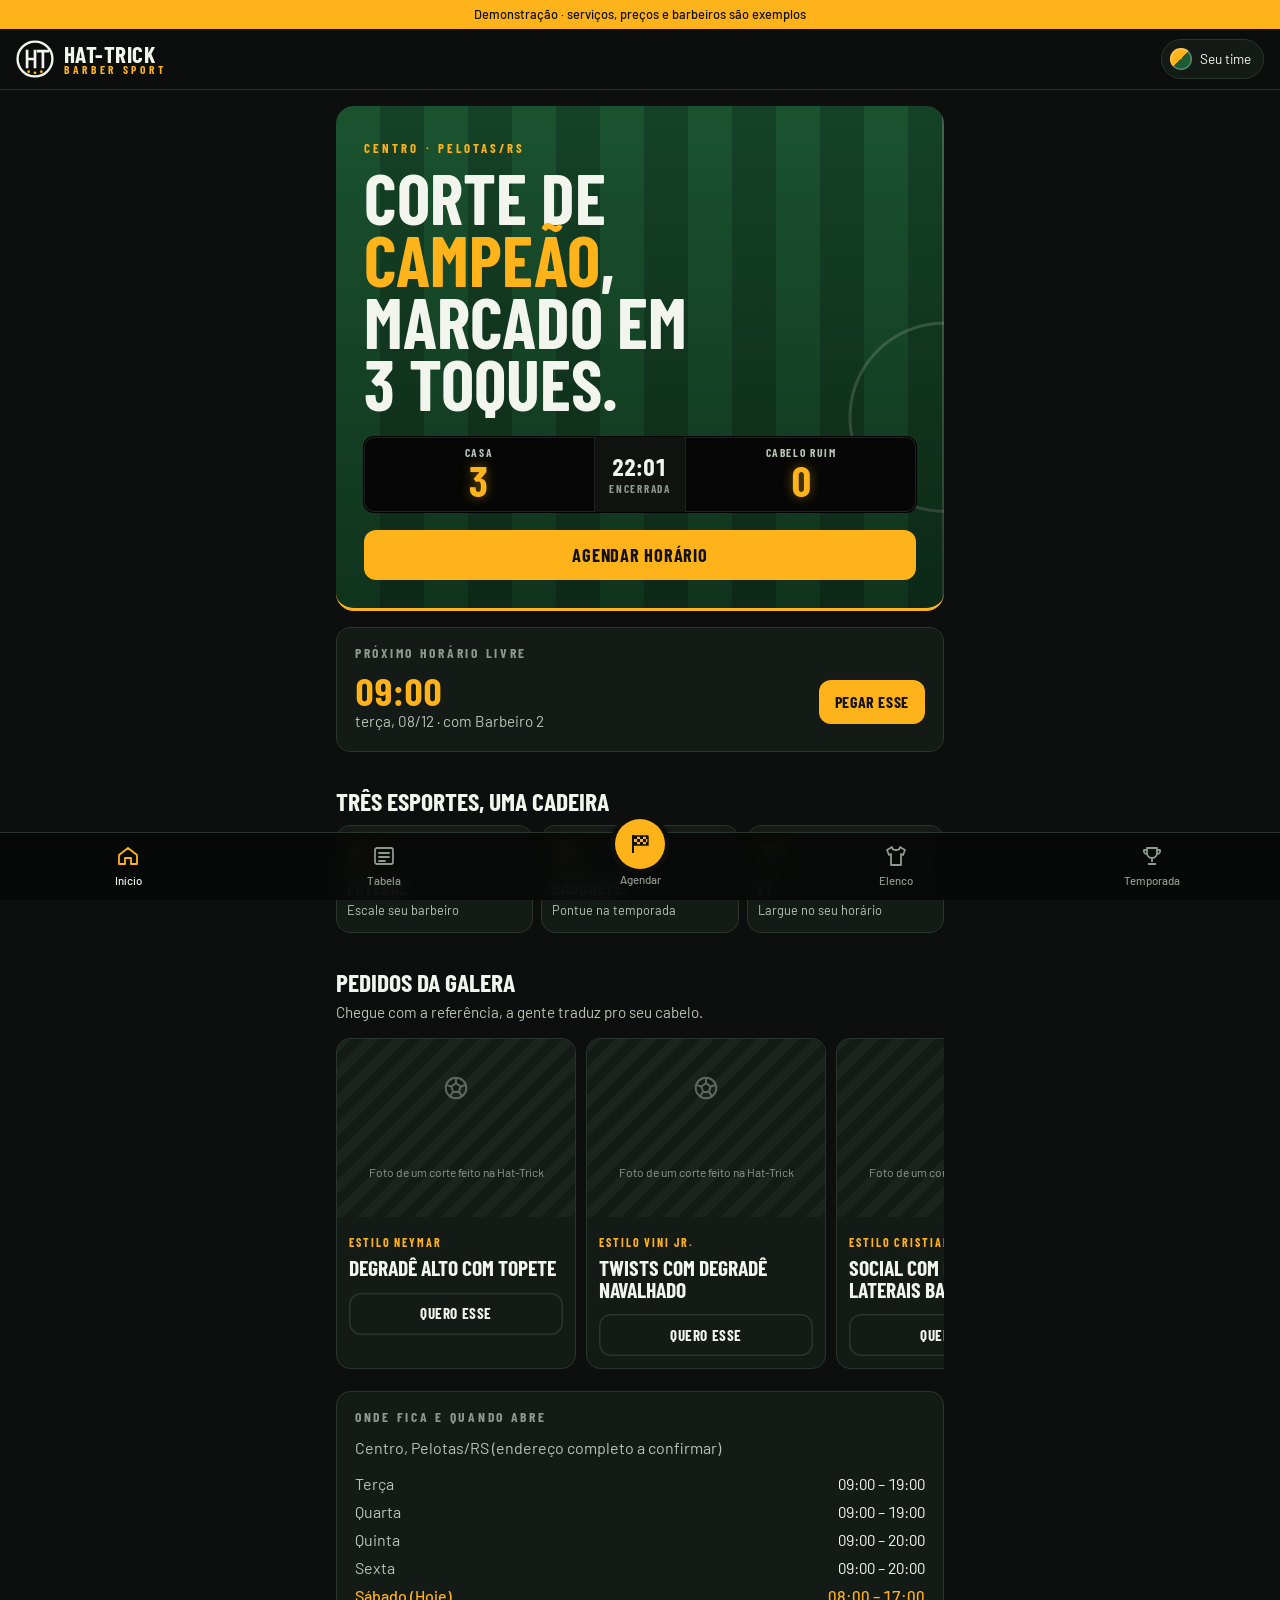
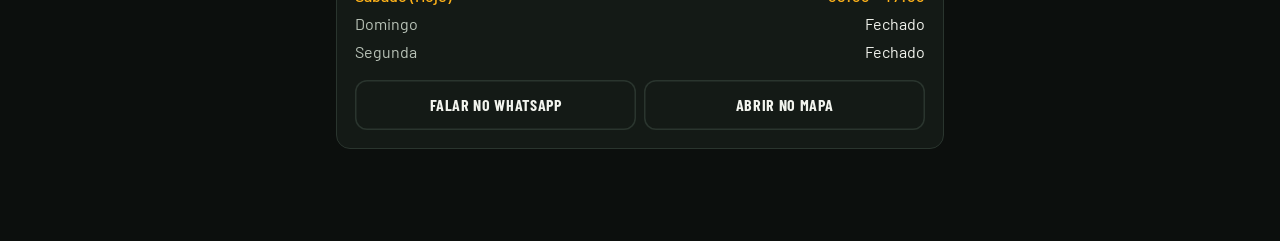
==== index.html @ 02b33cc8 "App demo Hat-Trick Barber Sport (PWA com temas futebol, NBA e F1)" ====
<!doctype html>
<html lang="pt-BR">
<head>
  <meta charset="utf-8">
  <meta name="viewport" content="width=device-width, initial-scale=1, viewport-fit=cover">
  <title>Hat-Trick Barber Sport · Pelotas</title>
  <meta name="description" content="App da Hat-Trick Barber Sport, no Centro de Pelotas: agende seu corte, veja o elenco e acompanhe sua temporada.">
  <meta name="theme-color" content="#0c0f0d">
  <link rel="manifest" href="manifest.webmanifest">
  <link rel="icon" href="img/icone.svg" type="image/svg+xml">
  <link rel="apple-touch-icon" href="img/icone-192.png">
  <meta name="apple-mobile-web-app-capable" content="yes">
  <meta name="apple-mobile-web-app-status-bar-style" content="black-translucent">
  <link rel="stylesheet" href="css/app.css?v=1">
</head>
<body>
  <a class="pular" href="#conteudo">Pular para o conteúdo</a>
  <p class="aviso">Demonstração · serviços, preços e barbeiros são exemplos</p>

  <header class="topo">
    <a class="marca" href="#inicio" aria-label="Hat-Trick Barber Sport, início">
      <svg class="marca-icone" viewBox="0 0 48 48" aria-hidden="true"><use href="#i-marca"/></svg>
      <span class="marca-texto"><strong>HAT-TRICK</strong><small>BARBER SPORT</small></span>
    </a>
    <button class="botao-time" type="button" id="abrir-times" aria-haspopup="dialog">
      <span class="time-amostra" aria-hidden="true"></span>
      <span class="time-nome">Seu time</span>
    </button>
  </header>

  <main id="conteudo" tabindex="-1">

    <!-- ===================== INÍCIO ===================== -->
    <section class="tela" id="tela-inicio" data-tela="inicio" aria-labelledby="t-inicio">
      <div class="placar-hero">
        <p class="rotulo">Centro · Pelotas/RS</p>
        <h1 id="t-inicio">Corte de <span class="destaque">campeão</span>, marcado em 3 toques.</h1>
        <div class="placar" role="group" aria-label="Placar da casa">
          <div class="placar-lado"><span>CASA</span><b>3</b></div>
          <div class="placar-meio"><span class="placar-tempo" id="relogio">--:--</span><span class="placar-status" id="status-loja">—</span></div>
          <div class="placar-lado"><span>CABELO RUIM</span><b>0</b></div>
        </div>
        <a class="botao botao-cheio" href="#agendar">Agendar horário</a>
      </div>

      <article class="cartao proximo" aria-labelledby="t-proximo">
        <h2 id="t-proximo" class="cartao-titulo">Próximo horário livre</h2>
        <div id="proximo-livre" class="proximo-corpo" aria-live="polite"></div>
      </article>

      <h2 class="secao-titulo">Três esportes, uma cadeira</h2>
      <ul class="trio">
        <li class="trio-item" data-esporte="futebol"><svg aria-hidden="true"><use href="#i-futebol"/></svg><b>Futebol</b><span>Escale seu barbeiro</span></li>
        <li class="trio-item" data-esporte="nba"><svg aria-hidden="true"><use href="#i-nba"/></svg><b>Basquete</b><span>Pontue na temporada</span></li>
        <li class="trio-item" data-esporte="f1"><svg aria-hidden="true"><use href="#i-f1"/></svg><b>F1</b><span>Largue no seu horário</span></li>
      </ul>

      <h2 class="secao-titulo">Pedidos da galera</h2>
      <p class="secao-sub">Chegue com a referência, a gente traduz pro seu cabelo.</p>
      <ul class="inspiracoes" id="inspiracoes"></ul>

      <article class="cartao local" aria-labelledby="t-local">
        <h2 id="t-local" class="cartao-titulo">Onde fica e quando abre</h2>
        <p id="endereco"></p>
        <dl class="horarios" id="horarios"></dl>
        <div class="acoes">
          <a class="botao botao-linha" id="link-whats" target="_blank" rel="noopener">Falar no WhatsApp</a>
          <a class="botao botao-linha" id="link-mapa" target="_blank" rel="noopener">Abrir no mapa</a>
        </div>
      </article>
    </section>

    <!-- ===================== SERVIÇOS ===================== -->
    <section class="tela" id="tela-servicos" data-tela="servicos" aria-labelledby="t-servicos" hidden>
      <h1 id="t-servicos" class="tela-titulo">Tabela</h1>
      <p class="secao-sub">Preços de exemplo, a confirmar com a barbearia.</p>
      <ol class="tabela" id="tabela-servicos"></ol>
      <p class="nota">Pagamento: <span id="pagamentos"></span></p>
    </section>

    <!-- ===================== AGENDAR (F1) ===================== -->
    <section class="tela" id="tela-agendar" data-tela="agendar" aria-labelledby="t-agendar" hidden>
      <h1 id="t-agendar" class="tela-titulo">Grid de largada</h1>
      <ol class="voltas" id="voltas" aria-label="Etapas do agendamento"></ol>
      <div id="etapa" class="etapa" aria-live="polite"></div>
    </section>

    <!-- ===================== ELENCO ===================== -->
    <section class="tela" id="tela-elenco" data-tela="elenco" aria-labelledby="t-elenco" hidden>
      <h1 id="t-elenco" class="tela-titulo">Elenco</h1>
      <p class="secao-sub">Nomes e fotos dos barbeiros entram quando a barbearia mandar.</p>
      <ul class="elenco" id="elenco"></ul>
    </section>

    <!-- ===================== TEMPORADA (NBA) ===================== -->
    <section class="tela" id="tela-temporada" data-tela="temporada" aria-labelledby="t-temporada" hidden>
      <h1 id="t-temporada" class="tela-titulo">Sua temporada</h1>
      <div id="temporada"></div>
      <h2 class="secao-titulo">Próximos jogos</h2>
      <div id="meus-horarios"></div>
      <p class="nota"><a href="privacidade.html">Privacidade e termos</a> · os dados ficam só neste aparelho.</p>
    </section>
  </main>

  <nav class="abas" aria-label="Navegação principal">
    <a href="#inicio" data-aba="inicio"><svg aria-hidden="true"><use href="#i-casa"/></svg><span>Início</span></a>
    <a href="#servicos" data-aba="servicos"><svg aria-hidden="true"><use href="#i-tabela"/></svg><span>Tabela</span></a>
    <a href="#agendar" data-aba="agendar" class="aba-centro"><svg aria-hidden="true"><use href="#i-bandeira"/></svg><span>Agendar</span></a>
    <a href="#elenco" data-aba="elenco"><svg aria-hidden="true"><use href="#i-camisa"/></svg><span>Elenco</span></a>
    <a href="#temporada" data-aba="temporada"><svg aria-hidden="true"><use href="#i-trofeu"/></svg><span>Temporada</span></a>
  </nav>

  <dialog class="folha" id="folha-times" aria-labelledby="t-times">
    <form method="dialog" class="folha-corpo">
      <div class="folha-topo">
        <h2 id="t-times">Escolha seu time</h2>
        <button class="fechar" value="cancelar" aria-label="Fechar"><svg aria-hidden="true"><use href="#i-x"/></svg></button>
      </div>
      <p class="secao-sub">O app ganha as cores dele. Fica salvo só neste aparelho.</p>
      <div id="lista-times"></div>
    </form>
  </dialog>

  <div class="largada" id="largada" aria-hidden="true">
    <div class="luzes"><i></i><i></i><i></i><i></i><i></i></div>
  </div>

  <!-- Ícones -->
  <svg width="0" height="0" style="position:absolute" aria-hidden="true">
    <symbol id="i-marca" viewBox="0 0 48 48">
      <circle cx="24" cy="24" r="22" fill="none" stroke="currentColor" stroke-width="3"/>
      <path d="M14 14v20M14 24h10M24 14v20M28 14h12M34 14v20" stroke="currentColor" stroke-width="3.4" fill="none" stroke-linecap="square"/>
      <circle cx="16" cy="40" r="1.8" fill="var(--acento)"/><circle cx="24" cy="41.5" r="1.8" fill="var(--acento)"/><circle cx="32" cy="40" r="1.8" fill="var(--acento)"/>
    </symbol>
    <symbol id="i-futebol" viewBox="0 0 24 24"><g fill="none" stroke="currentColor" stroke-width="1.8" stroke-linejoin="round"><circle cx="12" cy="12" r="9.5"/><path d="M12 7.5l4.3 3.1-1.6 5h-5.4l-1.6-5z"/><path d="M12 7.5V2.5M16.3 10.6l4.8-1.5M14.7 15.6l3 4M9.3 15.6l-3 4M7.7 10.6 2.9 9.1"/></g></symbol>
    <symbol id="i-nba" viewBox="0 0 24 24"><g fill="none" stroke="currentColor" stroke-width="1.8"><circle cx="12" cy="12" r="9.5"/><path d="M2.5 12h19M12 2.5v19M5.3 5.3c3.2 3.2 3.2 10.2 0 13.4M18.7 5.3c-3.2 3.2-3.2 10.2 0 13.4"/></g></symbol>
    <symbol id="i-f1" viewBox="0 0 24 24"><g fill="currentColor"><path d="M4 3h2v18H4z"/><path d="M6 4h3v3H6zM12 4h3v3h-3zM9 7h3v3H9zM15 7h3v3h-3zM6 10h3v3H6zM12 10h3v3h-3zM18 4h2v3h-2zM18 10h2v3h-2z"/></g><path d="M6 4h14v9H6" fill="none" stroke="currentColor" stroke-width="1.4"/></symbol>
    <symbol id="i-casa" viewBox="0 0 24 24"><path d="M3 11 12 4l9 7v9h-6v-6H9v6H3z" fill="none" stroke="currentColor" stroke-width="1.8" stroke-linejoin="round"/></symbol>
    <symbol id="i-tabela" viewBox="0 0 24 24"><g fill="none" stroke="currentColor" stroke-width="1.8" stroke-linecap="round"><rect x="3" y="4" width="18" height="16" rx="2"/><path d="M7 9h10M7 13h10M7 17h6"/></g></symbol>
    <symbol id="i-bandeira" viewBox="0 0 24 24"><use href="#i-f1"/></symbol>
    <symbol id="i-camisa" viewBox="0 0 24 24"><path d="M8 3 3 6l2 5 2-1v11h10V10l2 1 2-5-5-3c0 2-1.8 3-4 3S8 5 8 3z" fill="none" stroke="currentColor" stroke-width="1.8" stroke-linejoin="round"/></symbol>
    <symbol id="i-trofeu" viewBox="0 0 24 24"><g fill="none" stroke="currentColor" stroke-width="1.8" stroke-linejoin="round"><path d="M7 4h10v5a5 5 0 0 1-10 0z"/><path d="M7 6H4a3 3 0 0 0 3 4M17 6h3a3 3 0 0 1-3 4M12 14v4M8 20h8"/></g></symbol>
    <symbol id="i-x" viewBox="0 0 24 24"><path d="M6 6l12 12M18 6 6 18" stroke="currentColor" stroke-width="2" stroke-linecap="round"/></symbol>
  </svg>

  <script src="js/config.js?v=1"></script>
  <script src="js/agenda.js?v=1"></script>
  <script src="js/app.js?v=1"></script>
</body>
</html>
---- css/app.css ----
@font-face { font-family: "Barlow"; src: url("../fonts/barlow-400-latin.woff2") format("woff2"); font-weight: 400; font-display: swap; unicode-range: U+0000-00FF, U+0131, U+0152-0153, U+02BB-02BC, U+02C6, U+02DA, U+02DC, U+2000-206F, U+20AC, U+2122, U+2191, U+2193, U+2212, U+2215, U+FEFF, U+FFFD; }
@font-face { font-family: "Barlow"; src: url("../fonts/barlow-400-latin-ext.woff2") format("woff2"); font-weight: 400; font-display: swap; unicode-range: U+0100-024F, U+1E00-1EFF, U+20A0-20AB, U+20AD-20CF; }
@font-face { font-family: "Barlow"; src: url("../fonts/barlow-500-latin.woff2") format("woff2"); font-weight: 500; font-display: swap; unicode-range: U+0000-00FF, U+0131, U+0152-0153, U+02BB-02BC, U+02C6, U+02DA, U+02DC, U+2000-206F, U+20AC, U+2122, U+2191, U+2193, U+2212, U+2215, U+FEFF, U+FFFD; }
@font-face { font-family: "Barlow"; src: url("../fonts/barlow-500-latin-ext.woff2") format("woff2"); font-weight: 500; font-display: swap; unicode-range: U+0100-024F, U+1E00-1EFF, U+20A0-20AB, U+20AD-20CF; }
@font-face { font-family: "Barlow Condensed"; src: url("../fonts/barlow-condensed-700-latin.woff2") format("woff2"); font-weight: 700; font-display: swap; unicode-range: U+0000-00FF, U+0131, U+0152-0153, U+02BB-02BC, U+02C6, U+02DA, U+02DC, U+2000-206F, U+20AC, U+2122, U+2191, U+2193, U+2212, U+2215, U+FEFF, U+FFFD; }
@font-face { font-family: "Barlow Condensed"; src: url("../fonts/barlow-condensed-700-latin-ext.woff2") format("woff2"); font-weight: 700; font-display: swap; unicode-range: U+0100-024F, U+1E00-1EFF, U+20A0-20AB, U+20AD-20CF; }

:root {
  --fundo: #0c0f0d;
  --superficie: #141a16;
  --superficie-2: #1b231e;
  --linha: #2a352e;
  --giz: #f2f4ee;
  --giz-2: #b9c3b8;
  --giz-3: #8d998e;
  --gramado: #1d5c34;
  --gramado-2: #17492a;
  --led: #ffb31a;
  --ocupado: #3a443d;
  /* trocados pelo "Seu time" via JS */
  --acento: var(--led);
  --acento-texto: #111;
  --acento-claro: var(--acento); /* versão legível sobre o fundo escuro */
  --acento-2: var(--gramado);

  --display: "Barlow Condensed", "Arial Narrow", sans-serif;
  --texto: "Barlow", system-ui, sans-serif;
  --raio: 14px;
  --abas-altura: 68px;
  --seguro-baixo: env(safe-area-inset-bottom, 0px);
  color-scheme: dark;
}

*, *::before, *::after { box-sizing: border-box; }
* { margin: 0; }
html { -webkit-text-size-adjust: 100%; }
body {
  min-height: 100dvh;
  background: var(--fundo);
  color: var(--giz);
  font: 400 1rem/1.5 var(--texto);
  padding-bottom: calc(var(--abas-altura) + var(--seguro-baixo) + 24px);
  -webkit-tap-highlight-color: transparent;
}
img, svg { display: block; max-width: 100%; }
button, input { font: inherit; color: inherit; }
a { color: inherit; }
ul, ol { list-style: none; padding: 0; }
[tabindex="-1"]:focus { outline: none; }
:focus-visible { outline: 3px solid var(--acento-claro); outline-offset: 2px; border-radius: 6px; }
.sr-only { position: absolute; width: 1px; height: 1px; overflow: hidden; clip: rect(0 0 0 0); white-space: nowrap; }

.pular { position: absolute; left: 16px; top: -60px; z-index: 50; background: var(--acento); color: var(--acento-texto); padding: 10px 14px; border-radius: 8px; font-weight: 500; }
.pular:focus { top: 12px; }
.aviso { background: var(--led); color: #111; text-align: center; font-size: 0.8rem; font-weight: 500; padding: 5px 16px; }

/* ---------- topo ---------- */
.topo {
  position: sticky; top: 0; z-index: 20;
  display: flex; align-items: center; justify-content: space-between; gap: 12px;
  padding: 10px 16px; padding-top: max(10px, env(safe-area-inset-top));
  background: color-mix(in srgb, var(--fundo) 88%, transparent);
  backdrop-filter: blur(10px); -webkit-backdrop-filter: blur(10px);
  border-bottom: 1px solid var(--linha);
}
.marca { display: flex; align-items: center; gap: 10px; text-decoration: none; }
.marca-icone { width: 38px; height: 38px; color: var(--giz); }
.marca-texto { display: flex; flex-direction: column; line-height: 0.9; font-family: var(--display); }
.marca-texto strong { font-size: 1.45rem; letter-spacing: 0.02em; }
.marca-texto small { font-size: 0.72rem; letter-spacing: 0.32em; color: var(--acento-claro); }
.botao-time {
  display: flex; align-items: center; gap: 8px; min-height: 40px; padding: 6px 12px 6px 8px;
  background: var(--superficie); border: 1px solid var(--linha); border-radius: 999px; cursor: pointer;
  font-size: 0.85rem; max-width: 52vw;
}
.botao-time:hover { border-color: var(--giz-3); }
.time-nome { white-space: nowrap; overflow: hidden; text-overflow: ellipsis; }
.time-amostra { width: 22px; height: 22px; border-radius: 50%; flex: none; background: linear-gradient(135deg, var(--acento) 50%, var(--acento-2) 50%); box-shadow: inset 0 0 0 1.5px rgb(255 255 255 / .25); }

/* ---------- telas ---------- */
main { width: min(100%, 640px); margin: 0 auto; padding: 0 16px; outline: none; }
#tela-inicio { padding-top: 0; }
.tela { padding-top: 20px; animation: entra .28s cubic-bezier(.2,.8,.2,1); }
@keyframes entra { from { opacity: 0; transform: translateY(8px); } }
.tela-titulo { font: 700 clamp(2.6rem, 11vw, 3.6rem)/0.9 var(--display); text-transform: uppercase; letter-spacing: -0.005em; }
.secao-titulo { font: 700 1.6rem/1 var(--display); text-transform: uppercase; margin: 36px 0 6px; }
.secao-sub { color: var(--giz-2); font-size: 0.95rem; margin-top: 6px; }
.nota { color: var(--giz-3); font-size: 0.85rem; margin-top: 20px; }
.rotulo { font: 700 0.8rem/1 var(--display); letter-spacing: 0.24em; text-transform: uppercase; color: var(--acento-claro); }

.botao {
  display: inline-flex; align-items: center; justify-content: center; gap: 8px;
  min-height: 50px; padding: 12px 22px; border-radius: 12px; border: 0; cursor: pointer;
  font: 700 1.15rem/1 var(--display); text-transform: uppercase; letter-spacing: 0.04em; text-decoration: none;
  transition: transform .12s ease, background-color .15s ease;
}
.botao:active { transform: scale(.97); }
.botao-cheio { background: var(--acento); color: var(--acento-texto); width: 100%; }
.botao-linha { background: transparent; color: var(--giz); box-shadow: inset 0 0 0 1.5px var(--linha); }
.botao-linha:hover { box-shadow: inset 0 0 0 1.5px var(--giz-3); }
.botao[disabled] { opacity: .45; cursor: not-allowed; }

.cartao { background: var(--superficie); border: 1px solid var(--linha); border-radius: var(--raio); padding: 18px; margin-top: 16px; }
.cartao-titulo { font: 700 0.85rem/1 var(--display); letter-spacing: 0.2em; text-transform: uppercase; color: var(--giz-3); margin-bottom: 12px; }

/* ---------- início: gramado + placar ---------- */
.placar-hero {
  position: relative; overflow: hidden; isolation: isolate;
  margin: 0 -16px; padding: 28px 16px 22px;
  background:
    repeating-linear-gradient(90deg, var(--gramado) 0 44px, var(--gramado-2) 44px 88px);
  border-bottom: 3px solid var(--acento);
}
.placar-hero::before { /* linhas de giz: meio-campo e círculo central */
  content: ""; position: absolute; inset: 0; z-index: -1; pointer-events: none;
  background:
    radial-gradient(circle at 100% 62%, transparent 92px, rgb(255 255 255 / .22) 93px 95px, transparent 96px),
    linear-gradient(90deg, transparent calc(100% - 2px), rgb(255 255 255 / .22) 0);
}
.placar-hero::after { content: ""; position: absolute; inset: 0; z-index: -1; background: linear-gradient(180deg, rgb(0 0 0 / .1), rgb(0 0 0 / .45)); }
.placar-hero h1 { font: 700 clamp(2.7rem, 12.5vw, 4.4rem)/0.88 var(--display); text-transform: uppercase; margin: 12px 0 22px; max-width: 12ch; text-wrap: balance; }
.destaque { color: var(--acento-claro); }
.placar {
  display: grid; grid-template-columns: 1fr auto 1fr; align-items: stretch;
  background: #050605; border-radius: 10px; box-shadow: 0 0 0 1px #000, inset 0 0 0 1px #222; margin-bottom: 18px; overflow: hidden;
}
.placar-lado { display: flex; flex-direction: column; align-items: center; justify-content: center; padding: 10px 6px; gap: 2px; }
.placar-lado span { font: 700 0.72rem/1 var(--display); letter-spacing: 0.14em; color: var(--giz-2); text-align: center; }
.placar-lado b { font: 700 2.6rem/1 var(--display); color: var(--led); text-shadow: 0 0 12px rgb(255 179 26 / .45); font-variant-numeric: tabular-nums; }
.placar-meio { display: flex; flex-direction: column; align-items: center; justify-content: center; padding: 8px 14px; background: #101310; border-inline: 1px solid #222; }
.placar-tempo { font: 700 1.5rem/1 var(--display); font-variant-numeric: tabular-nums; color: var(--giz); }
.placar-status { font: 700 0.7rem/1 var(--display); letter-spacing: 0.16em; text-transform: uppercase; margin-top: 4px; color: var(--giz-3); }
.placar-status.aberta { color: #4ade80; }

.proximo-corpo { display: flex; align-items: center; justify-content: space-between; gap: 12px; flex-wrap: wrap; }
.proximo-hora { font: 700 2.4rem/1 var(--display); color: var(--led); font-variant-numeric: tabular-nums; }
.proximo-info { color: var(--giz-2); font-size: 0.95rem; }
.proximo .botao { min-height: 44px; padding: 10px 16px; font-size: 1rem; }

.trio { display: grid; grid-template-columns: repeat(3, 1fr); gap: 8px; margin-top: 12px; }
.trio-item { background: var(--superficie); border: 1px solid var(--linha); border-radius: var(--raio); padding: 14px 10px; display: flex; flex-direction: column; gap: 4px; }
.trio-item svg { width: 28px; height: 28px; color: var(--acento-claro); margin-bottom: 6px; }
.trio-item b { font: 700 1.2rem/1 var(--display); text-transform: uppercase; }
.trio-item span { font-size: 0.8rem; color: var(--giz-2); line-height: 1.3; }

.inspiracoes { display: flex; gap: 10px; overflow-x: auto; scroll-snap-type: x mandatory; margin: 14px -16px 0; padding: 0 16px 6px; scrollbar-width: none; overscroll-behavior-x: contain; }
.inspiracoes::-webkit-scrollbar { display: none; }
.insp { flex: 0 0 62%; max-width: 240px; scroll-snap-align: start; background: var(--superficie); border: 1px solid var(--linha); border-radius: var(--raio); overflow: hidden; }
.insp-foto { aspect-ratio: 4/3; display: grid; place-items: center; background: repeating-linear-gradient(135deg, var(--superficie-2) 0 10px, var(--superficie) 10px 20px); color: var(--giz-3); font-size: 0.75rem; text-align: center; padding: 8px; }
.insp-foto svg { width: 26px; height: 26px; margin: 0 auto 6px; opacity: .6; }
.insp-txt { padding: 12px; }
.insp-txt small { font: 700 0.75rem/1 var(--display); letter-spacing: 0.16em; text-transform: uppercase; color: var(--acento-claro); }
.insp-txt b { display: block; font: 700 1.35rem/1 var(--display); text-transform: uppercase; margin: 4px 0; }
.insp-txt span { font-size: 0.88rem; color: var(--giz-2); }

.local p { color: var(--giz-2); }
.horarios { display: grid; grid-template-columns: auto 1fr; gap: 4px 16px; margin: 12px 0 16px; font-variant-numeric: tabular-nums; }
.horarios dt { color: var(--giz-2); text-transform: capitalize; }
.horarios dd { text-align: right; }
.horarios .hoje { color: var(--acento); font-weight: 500; }
.acoes { display: grid; grid-template-columns: 1fr 1fr; gap: 8px; }
.acoes .botao { font-size: 1rem; padding: 10px; }

/* ---------- tabela de serviços ---------- */
.tabela { margin-top: 18px; border-top: 1px solid var(--linha); counter-reset: pos; }
.linha-servico { display: grid; grid-template-columns: 30px 1fr auto; align-items: center; gap: 12px; padding: 14px 0; border-bottom: 1px solid var(--linha); counter-increment: pos; }
.linha-servico::before { content: counter(pos); font: 700 1.3rem/1 var(--display); color: var(--giz-3); text-align: center; font-variant-numeric: tabular-nums; }
.linha-servico b { display: flex; align-items: center; gap: 8px; font: 700 1.3rem/1.05 var(--display); text-transform: uppercase; }
.linha-servico b svg { width: 18px; height: 18px; color: var(--acento-claro); flex: none; }
.linha-servico small { display: block; color: var(--giz-2); font-size: 0.88rem; margin-top: 3px; }
.preco { text-align: right; }
.preco strong { display: block; font: 700 1.5rem/1 var(--display); color: var(--led); font-variant-numeric: tabular-nums; }
.preco span { font-size: 0.8rem; color: var(--giz-3); }
.linha-servico a { grid-column: 2 / -1; justify-self: start; font-size: 0.85rem; color: var(--acento-claro); font-weight: 500; text-underline-offset: 3px; }

/* ---------- agendar (F1) ---------- */
.voltas { display: grid; grid-template-columns: repeat(4, 1fr); gap: 4px; margin: 16px 0 6px; }
.voltas li { font: 700 0.72rem/1 var(--display); letter-spacing: 0.1em; text-transform: uppercase; color: var(--giz-3); padding-top: 8px; border-top: 4px solid var(--linha); }
.voltas li.feita { color: var(--giz-2); border-color: var(--giz-3); }
.voltas li.atual { color: var(--giz); border-color: var(--acento); }
.etapa-titulo { font: 700 1.5rem/1 var(--display); text-transform: uppercase; margin: 20px 0 12px; }
.opcoes { display: grid; gap: 8px; }
.opcao {
  display: grid; grid-template-columns: auto 1fr auto; align-items: center; gap: 12px; width: 100%; text-align: left;
  background: var(--superficie); border: 1.5px solid var(--linha); border-radius: 12px; padding: 14px; cursor: pointer;
  transition: border-color .15s ease, transform .12s ease;
}
.opcao:hover { border-color: var(--giz-3); }
.opcao:active { transform: scale(.985); }
.opcao[aria-pressed="true"] { border-color: var(--acento); background: color-mix(in srgb, var(--acento) 10%, var(--superficie)); }
.opcao svg { width: 22px; height: 22px; color: var(--acento-claro); }
.opcao b { font: 700 1.2rem/1.05 var(--display); text-transform: uppercase; display: block; }
.opcao small { color: var(--giz-2); font-size: 0.85rem; }
.opcao .lado { font: 700 1.15rem/1 var(--display); color: var(--led); text-align: right; font-variant-numeric: tabular-nums; }
.opcao .lado small { display: block; font-family: var(--texto); font-weight: 400; color: var(--giz-3); font-size: 0.78rem; margin-top: 2px; }

.dias { display: flex; gap: 8px; overflow-x: auto; margin: 0 -16px; padding: 2px 16px 8px; scrollbar-width: none; scroll-snap-type: x proximity; }
.dias::-webkit-scrollbar { display: none; }
.dia { flex: none; width: 66px; scroll-snap-align: start; padding: 10px 0; border-radius: 12px; border: 1.5px solid var(--linha); background: var(--superficie); cursor: pointer; display: flex; flex-direction: column; align-items: center; gap: 2px; }
.dia small { font: 700 0.75rem/1 var(--display); letter-spacing: 0.12em; text-transform: uppercase; color: var(--giz-2); }
.dia b { font: 700 1.6rem/1 var(--display); font-variant-numeric: tabular-nums; }
.dia[aria-pressed="true"] { border-color: var(--acento); background: var(--acento); color: var(--acento-texto); }
.dia[aria-pressed="true"] small { color: inherit; }

/* grid de largada: horários em duas colunas escalonadas, como as posições de largada */
.grid-largada { display: grid; grid-template-columns: 1fr 1fr; gap: 8px 12px; margin-top: 10px; padding-bottom: 18px; }
.posicao { position: relative; display: flex; align-items: center; gap: 10px; padding: 12px 12px 12px 10px; border-radius: 10px; border: 1.5px solid var(--linha); background: var(--superficie); cursor: pointer; text-align: left; }
.posicao:nth-child(even) { transform: translateY(18px); }
.posicao:hover { border-color: var(--giz-3); }
.posicao .p { font: 700 0.75rem/1 var(--display); color: var(--giz-3); width: 22px; }
.posicao b { font: 700 1.35rem/1 var(--display); color: var(--led); font-variant-numeric: tabular-nums; }
.posicao small { margin-left: auto; font-size: 0.75rem; color: var(--giz-3); }
.posicao[aria-pressed="true"] { border-color: var(--acento); background: var(--acento); }
.posicao[aria-pressed="true"] b, .posicao[aria-pressed="true"] small, .posicao[aria-pressed="true"] .p { color: var(--acento-texto); }
.periodo { font: 700 0.8rem/1 var(--display); letter-spacing: 0.2em; text-transform: uppercase; color: var(--giz-3); margin: 18px 0 0; }
.vazio { color: var(--giz-2); padding: 18px; text-align: center; background: var(--superficie); border-radius: 12px; border: 1px dashed var(--linha); }

.campo { display: grid; gap: 6px; margin-bottom: 14px; }
.campo label { font-weight: 500; font-size: 0.95rem; }
.campo input { min-height: 50px; padding: 12px 14px; border-radius: 12px; border: 1.5px solid var(--linha); background: var(--superficie); font-size: 1rem; }
.campo input:focus { border-color: var(--acento); outline: none; }
.campo .erro { color: #ff8a80; font-size: 0.85rem; }
.consentimento { display: flex; gap: 10px; align-items: flex-start; font-size: 0.88rem; color: var(--giz-2); margin: 4px 0 18px; }
.consentimento input { width: 20px; height: 20px; margin-top: 2px; accent-color: var(--acento); flex: none; }
.resumo { background: var(--superficie); border: 1px solid var(--linha); border-radius: 12px; padding: 14px; margin-bottom: 18px; display: grid; grid-template-columns: auto 1fr; gap: 6px 14px; font-size: 0.95rem; }
.resumo dt { color: var(--giz-3); }
.resumo dd { font-weight: 500; text-align: right; }
.etapa-acoes { display: flex; gap: 8px; margin-top: 26px; }
.etapa-acoes .botao { flex: 1; }
.etapa-acoes .botao-linha { flex: 0 0 auto; }

.bandeirada { text-align: center; padding: 26px 0 0; }
.bandeirada .xadrez { height: 26px; margin: 0 -16px 24px; background: conic-gradient(var(--giz) 25%, #000 0 50%, var(--giz) 0 75%, #000 0) 0 0 / 26px 26px; }
.bandeirada h2 { font: 700 2.6rem/0.9 var(--display); text-transform: uppercase; }
.codigo { display: inline-block; margin: 16px 0; padding: 10px 18px; border-radius: 10px; background: #050605; font: 700 2rem/1 var(--display); letter-spacing: 0.12em; color: var(--led); }
.bandeirada p { color: var(--giz-2); }
.bandeirada .acoes { margin-top: 20px; }

/* luzes de largada */
.largada { position: fixed; inset: 0; z-index: 60; display: grid; place-items: center; background: rgb(0 0 0 / .82); opacity: 0; visibility: hidden; transition: opacity .2s, visibility .2s; }
.largada.ativa { opacity: 1; visibility: visible; }
.luzes { display: flex; gap: 10px; padding: 14px; background: #111; border-radius: 12px; }
.luzes i { width: 38px; height: 38px; border-radius: 50%; background: #2a0b0b; box-shadow: inset 0 0 0 3px #000; }
.luzes i.on { background: #ff1e1e; box-shadow: 0 0 18px #ff1e1e, inset 0 0 0 3px #000; }

/* ---------- elenco ---------- */
.elenco { display: grid; gap: 14px; margin-top: 18px; }
.jogador { position: relative; overflow: hidden; border-radius: 18px; padding: 18px; min-height: 190px; display: grid; grid-template-columns: 1fr auto; align-items: end; border: 1px solid var(--linha); isolation: isolate; }
.jogador[data-esporte="futebol"] { background: repeating-linear-gradient(90deg, var(--gramado) 0 26px, var(--gramado-2) 26px 52px); }
.jogador[data-esporte="nba"] { background: repeating-linear-gradient(0deg, #6e4422 0 14px, #7a4c27 14px 15px); }
.jogador[data-esporte="f1"] { background: linear-gradient(115deg, #1a1c1e 55%, #26292c 55% 62%, #1a1c1e 62%); }
.jogador::after { content: ""; position: absolute; inset: 0; z-index: -1; background: linear-gradient(180deg, transparent 20%, rgb(0 0 0 / .65)); }
.jogador .numero { position: absolute; right: 10px; top: -6px; z-index: -1; font: 700 8.5rem/1 var(--display); color: rgb(255 255 255 / .14); font-variant-numeric: tabular-nums; }
.jogador small { font: 700 0.78rem/1 var(--display); letter-spacing: 0.2em; text-transform: uppercase; color: var(--acento-claro); display: flex; align-items: center; gap: 6px; }
.jogador small svg { width: 16px; height: 16px; }
.jogador h2 { font: 700 2.1rem/0.95 var(--display); text-transform: uppercase; margin: 6px 0 4px; }
.jogador p { color: var(--giz-2); font-size: 0.92rem; }
.jogador p.folga { color: var(--giz-3); font-size: 0.82rem; }
.jogador .botao { min-height: 42px; padding: 10px 14px; font-size: 0.95rem; background: var(--giz); color: #111; }

/* ---------- temporada (NBA) ---------- */
.quadra { position: relative; overflow: hidden; border-radius: 18px; padding: 20px 18px; margin-top: 16px; background: repeating-linear-gradient(0deg, #6e4422 0 14px, #7a4c27 14px 15px); isolation: isolate; }
.quadra::before { content: ""; position: absolute; left: 50%; bottom: -120px; width: 300px; height: 240px; translate: -50% 0; border: 2px solid rgb(255 255 255 / .35); border-radius: 50%; z-index: -1; }
.quadra::after { content: ""; position: absolute; inset: 0; z-index: -1; background: linear-gradient(180deg, rgb(0 0 0 / .15), rgb(0 0 0 / .55)); }
.quadra-topo { display: flex; justify-content: space-between; align-items: baseline; }
.quadra-pontos { font: 700 4.6rem/0.9 var(--display); color: var(--led); text-shadow: 0 0 16px rgb(255 179 26 / .4); font-variant-numeric: tabular-nums; }
.quadra-pontos span { font-size: 1.6rem; color: var(--giz-2); text-shadow: none; }
.arremessos { display: grid; grid-template-columns: repeat(10, 1fr); gap: 5px; margin: 18px 0 12px; }
.arremessos i { aspect-ratio: 1; border-radius: 50%; border: 2px solid rgb(255 255 255 / .35); }
.arremessos i.cesta { background: var(--acento); border-color: var(--acento); }
.quadra p { color: var(--giz); font-size: 0.95rem; }
.quadra p small { color: var(--giz-2); }
.stats { display: grid; grid-template-columns: repeat(3, 1fr); gap: 8px; margin-top: 12px; }
.stat { background: var(--superficie); border: 1px solid var(--linha); border-radius: 12px; padding: 12px; }
.stat b { display: block; font: 700 1.8rem/1 var(--display); font-variant-numeric: tabular-nums; }
.stat span { font-size: 0.78rem; color: var(--giz-2); }

.jogo { display: grid; grid-template-columns: auto 1fr; gap: 4px 14px; align-items: center; background: var(--superficie); border: 1px solid var(--linha); border-radius: 12px; padding: 14px; margin-top: 10px; }
.jogo-data { grid-row: span 2; text-align: center; padding-right: 14px; border-right: 1px solid var(--linha); }
.jogo-data b { display: block; font: 700 1.7rem/1 var(--display); color: var(--led); font-variant-numeric: tabular-nums; }
.jogo-data small { font-size: 0.78rem; color: var(--giz-2); text-transform: capitalize; }
.jogo-info b { font: 700 1.15rem/1.1 var(--display); text-transform: uppercase; }
.jogo-info small { display: block; color: var(--giz-2); font-size: 0.85rem; }
.jogo-acoes { display: flex; gap: 12px; }
.jogo-acoes button, .jogo-acoes a { background: none; border: 0; padding: 4px 0; color: var(--acento-claro); font-size: 0.85rem; font-weight: 500; cursor: pointer; text-decoration: underline; text-underline-offset: 3px; }

/* ---------- abas ---------- */
.abas {
  position: fixed; left: 0; right: 0; bottom: 0; z-index: 30;
  display: grid; grid-template-columns: repeat(5, 1fr);
  height: calc(var(--abas-altura) + var(--seguro-baixo)); padding-bottom: var(--seguro-baixo);
  background: color-mix(in srgb, #070908 92%, transparent); backdrop-filter: blur(12px); -webkit-backdrop-filter: blur(12px);
  border-top: 1px solid var(--linha);
}
.abas a { display: flex; flex-direction: column; align-items: center; justify-content: center; gap: 4px; text-decoration: none; color: var(--giz-3); font-size: 0.72rem; font-weight: 500; -webkit-user-select: none; user-select: none; }
.abas svg { width: 24px; height: 24px; }
.abas a[aria-current="page"] { color: var(--giz); }
.abas a[aria-current="page"] svg { color: var(--acento-claro); }
.aba-centro svg { width: 50px; height: 50px; padding: 13px; margin-top: -26px; border-radius: 50%; background: var(--acento); color: var(--acento-texto) !important; box-shadow: 0 0 0 5px var(--fundo); }
.aba-centro span { margin-top: -2px; }

/* ---------- folha "seu time" ---------- */
.folha { width: 100%; max-width: 640px; max-height: 86dvh; margin: auto auto 0; padding: 0; border: 0; border-radius: 20px 20px 0 0; background: var(--superficie); color: var(--giz); }
.folha::backdrop { background: rgb(0 0 0 / .6); }
.folha[open] { animation: sobe .26s cubic-bezier(.2,.8,.2,1); }
@keyframes sobe { from { transform: translateY(40px); opacity: 0; } }
.folha-corpo { padding: 18px 16px calc(24px + var(--seguro-baixo)); }
.folha-topo { display: flex; justify-content: space-between; align-items: center; }
.folha-topo h2 { font: 700 1.8rem/1 var(--display); text-transform: uppercase; }
.fechar { width: 44px; height: 44px; display: grid; place-items: center; border-radius: 50%; border: 0; background: var(--superficie-2); cursor: pointer; }
.fechar svg { width: 20px; height: 20px; }
.grupo-times { font: 700 0.8rem/1 var(--display); letter-spacing: 0.2em; text-transform: uppercase; color: var(--giz-3); margin: 18px 0 8px; }
.times { display: grid; grid-template-columns: repeat(2, 1fr); gap: 8px; }
.time { display: flex; align-items: center; gap: 10px; min-height: 48px; padding: 8px 10px; border-radius: 12px; border: 1.5px solid var(--linha); background: var(--fundo); cursor: pointer; text-align: left; font-size: 0.92rem; }
.time[aria-pressed="true"] { border-color: var(--giz); }
.time i { width: 24px; height: 24px; border-radius: 50%; flex: none; box-shadow: inset 0 0 0 1.5px rgb(255 255 255 / .25); }

@media (min-width: 720px) {
  .placar-hero { margin: 16px 0 0; border-radius: 18px; padding: 36px 28px 28px; }
  .inspiracoes { margin: 14px 0 0; padding: 0 0 6px; }
  .insp { flex-basis: 40%; }
}

@media (prefers-reduced-motion: reduce) {
  *, *::before, *::after { animation: none !important; transition: none !important; }
}
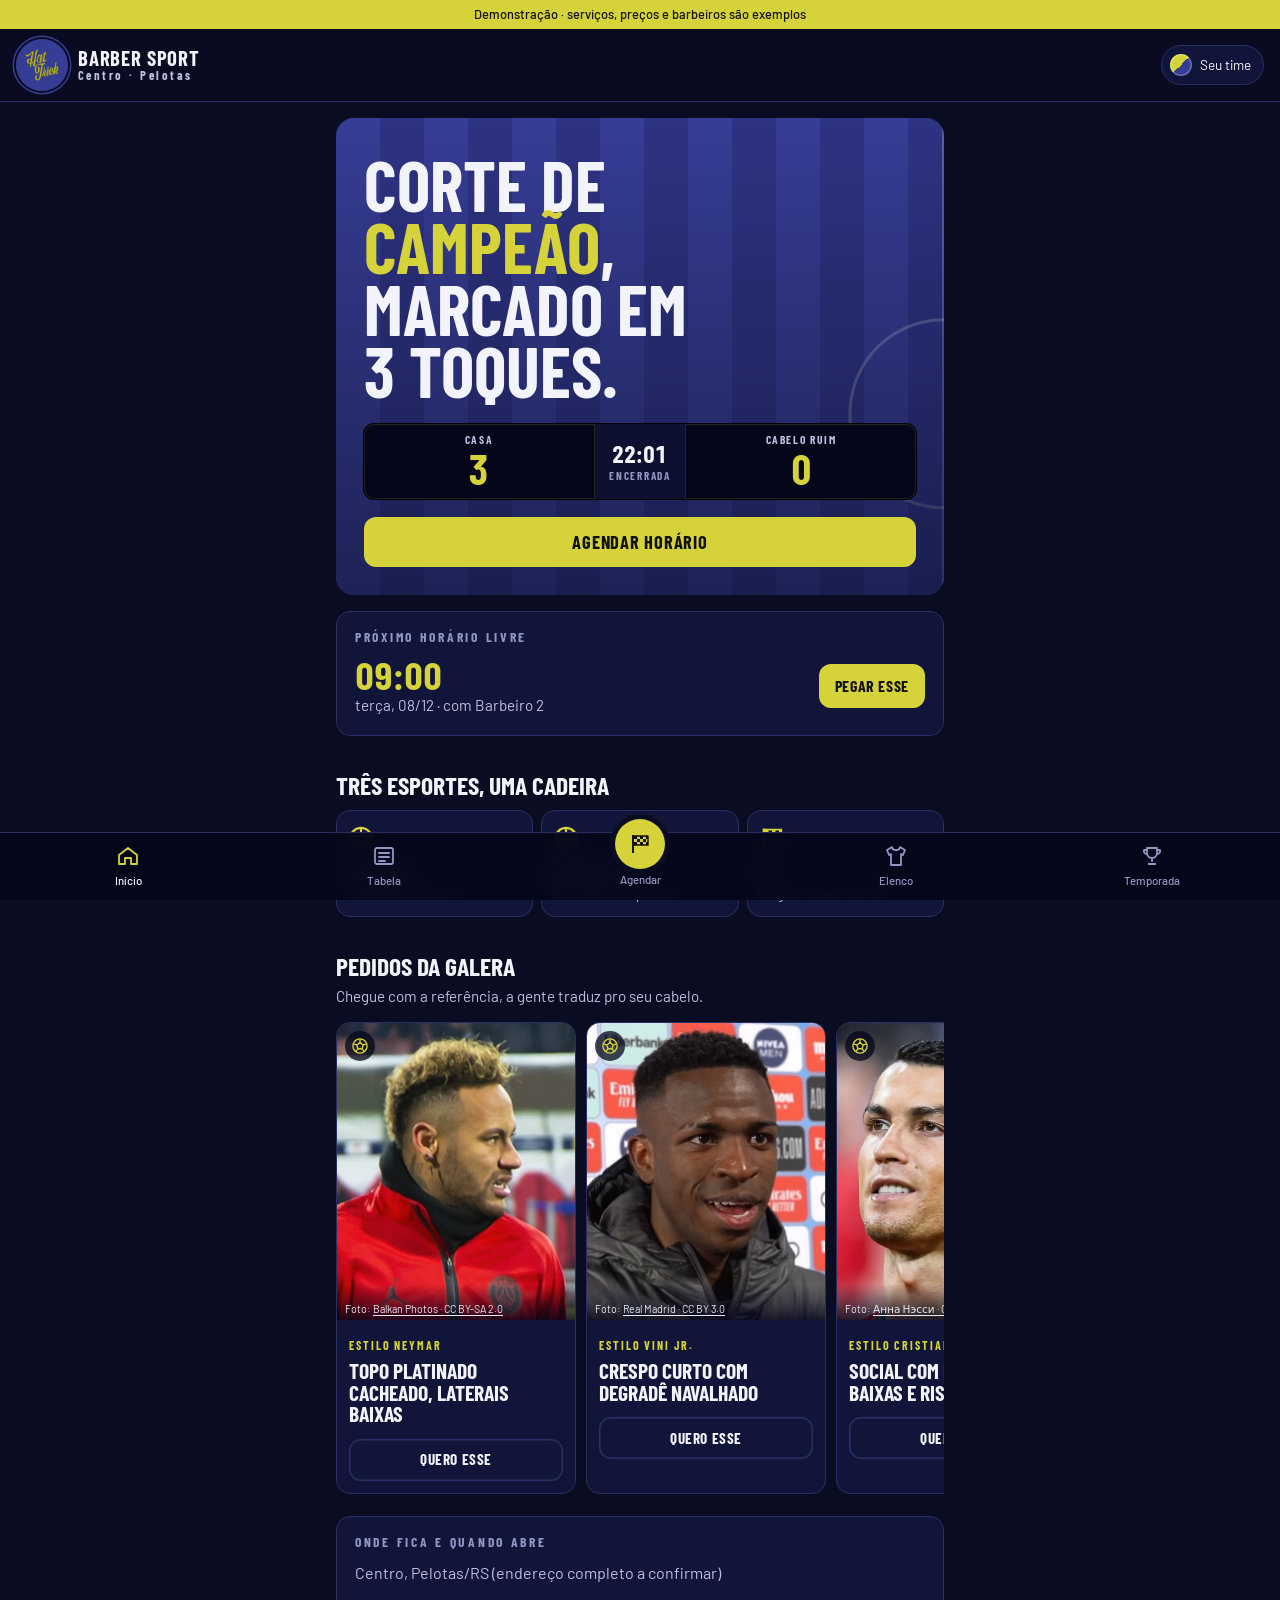
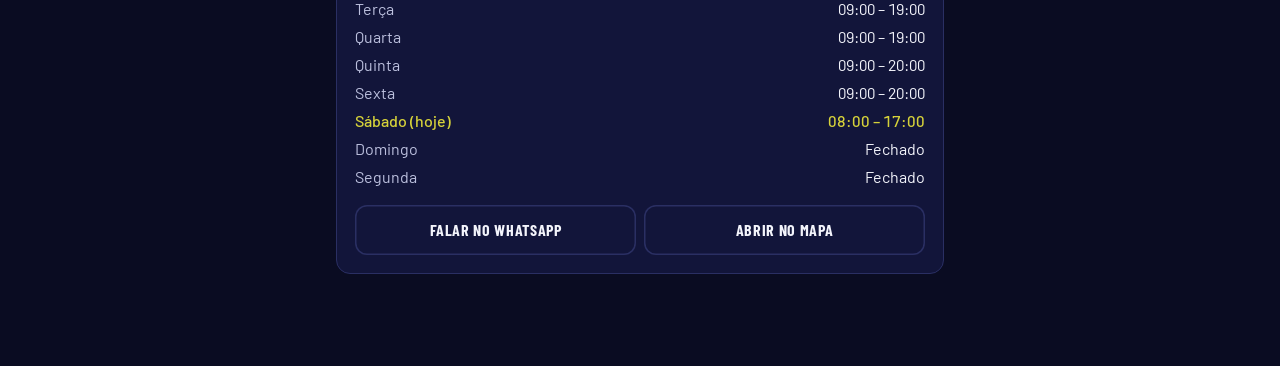
==== commit 879c24bb: "Cores e logo da Hat-Trick, fotos de atletas (Commons) e escudos dos times" ====
--- a/index.html
+++ b/index.html
@@ -5,13 +5,13 @@
   <meta name="viewport" content="width=device-width, initial-scale=1, viewport-fit=cover">
   <title>Hat-Trick Barber Sport · Pelotas</title>
   <meta name="description" content="App da Hat-Trick Barber Sport, no Centro de Pelotas: agende seu corte, veja o elenco e acompanhe sua temporada.">
-  <meta name="theme-color" content="#0c0f0d">
+  <meta name="theme-color" content="#0a0c22">
   <link rel="manifest" href="manifest.webmanifest">
-  <link rel="icon" href="img/icone.svg" type="image/svg+xml">
+  <link rel="icon" href="img/icone-192.png" type="image/png">
   <link rel="apple-touch-icon" href="img/icone-192.png">
   <meta name="apple-mobile-web-app-capable" content="yes">
   <meta name="apple-mobile-web-app-status-bar-style" content="black-translucent">
-  <link rel="stylesheet" href="css/app.css?v=1">
+  <link rel="stylesheet" href="css/app.css?v=2">
 </head>
 <body>
   <a class="pular" href="#conteudo">Pular para o conteúdo</a>
@@ -19,8 +19,8 @@
 
   <header class="topo">
     <a class="marca" href="#inicio" aria-label="Hat-Trick Barber Sport, início">
-      <svg class="marca-icone" viewBox="0 0 48 48" aria-hidden="true"><use href="#i-marca"/></svg>
-      <span class="marca-texto"><strong>HAT-TRICK</strong><small>BARBER SPORT</small></span>
+      <img class="marca-logo" src="img/logo-hattrick.png" alt="" width="52" height="52">
+      <span class="marca-texto"><strong>BARBER SPORT</strong><small>Centro · Pelotas</small></span>
     </a>
     <button class="botao-time" type="button" id="abrir-times" aria-haspopup="dialog">
       <span class="time-amostra" aria-hidden="true"></span>
@@ -33,7 +33,6 @@
     <!-- ===================== INÍCIO ===================== -->
     <section class="tela" id="tela-inicio" data-tela="inicio" aria-labelledby="t-inicio">
       <div class="placar-hero">
-        <p class="rotulo">Centro · Pelotas/RS</p>
         <h1 id="t-inicio">Corte de <span class="destaque">campeão</span>, marcado em 3 toques.</h1>
         <div class="placar" role="group" aria-label="Placar da casa">
           <div class="placar-lado"><span>CASA</span><b>3</b></div>
@@ -127,11 +126,6 @@
 
   <!-- Ícones -->
   <svg width="0" height="0" style="position:absolute" aria-hidden="true">
-    <symbol id="i-marca" viewBox="0 0 48 48">
-      <circle cx="24" cy="24" r="22" fill="none" stroke="currentColor" stroke-width="3"/>
-      <path d="M14 14v20M14 24h10M24 14v20M28 14h12M34 14v20" stroke="currentColor" stroke-width="3.4" fill="none" stroke-linecap="square"/>
-      <circle cx="16" cy="40" r="1.8" fill="var(--acento)"/><circle cx="24" cy="41.5" r="1.8" fill="var(--acento)"/><circle cx="32" cy="40" r="1.8" fill="var(--acento)"/>
-    </symbol>
     <symbol id="i-futebol" viewBox="0 0 24 24"><g fill="none" stroke="currentColor" stroke-width="1.8" stroke-linejoin="round"><circle cx="12" cy="12" r="9.5"/><path d="M12 7.5l4.3 3.1-1.6 5h-5.4l-1.6-5z"/><path d="M12 7.5V2.5M16.3 10.6l4.8-1.5M14.7 15.6l3 4M9.3 15.6l-3 4M7.7 10.6 2.9 9.1"/></g></symbol>
     <symbol id="i-nba" viewBox="0 0 24 24"><g fill="none" stroke="currentColor" stroke-width="1.8"><circle cx="12" cy="12" r="9.5"/><path d="M2.5 12h19M12 2.5v19M5.3 5.3c3.2 3.2 3.2 10.2 0 13.4M18.7 5.3c-3.2 3.2-3.2 10.2 0 13.4"/></g></symbol>
     <symbol id="i-f1" viewBox="0 0 24 24"><g fill="currentColor"><path d="M4 3h2v18H4z"/><path d="M6 4h3v3H6zM12 4h3v3h-3zM9 7h3v3H9zM15 7h3v3h-3zM6 10h3v3H6zM12 10h3v3h-3zM18 4h2v3h-2zM18 10h2v3h-2z"/></g><path d="M6 4h14v9H6" fill="none" stroke="currentColor" stroke-width="1.4"/></symbol>
@@ -140,11 +134,12 @@
     <symbol id="i-bandeira" viewBox="0 0 24 24"><use href="#i-f1"/></symbol>
     <symbol id="i-camisa" viewBox="0 0 24 24"><path d="M8 3 3 6l2 5 2-1v11h10V10l2 1 2-5-5-3c0 2-1.8 3-4 3S8 5 8 3z" fill="none" stroke="currentColor" stroke-width="1.8" stroke-linejoin="round"/></symbol>
     <symbol id="i-trofeu" viewBox="0 0 24 24"><g fill="none" stroke="currentColor" stroke-width="1.8" stroke-linejoin="round"><path d="M7 4h10v5a5 5 0 0 1-10 0z"/><path d="M7 6H4a3 3 0 0 0 3 4M17 6h3a3 3 0 0 1-3 4M12 14v4M8 20h8"/></g></symbol>
+    <symbol id="i-trofeu-cheio" viewBox="0 0 24 24"><path fill="currentColor" d="M7 3h10v6a5 5 0 0 1-4 4.9V17h3v3H8v-3h3v-3.1A5 5 0 0 1 7 9zM5 5h1v4.5A3 3 0 0 1 3.5 6.6 2 2 0 0 1 5 5zm14 0a2 2 0 0 1 1.5 1.6A3 3 0 0 1 18 9.5V5z"/></symbol>
     <symbol id="i-x" viewBox="0 0 24 24"><path d="M6 6l12 12M18 6 6 18" stroke="currentColor" stroke-width="2" stroke-linecap="round"/></symbol>
   </svg>
 
-  <script src="js/config.js?v=1"></script>
-  <script src="js/agenda.js?v=1"></script>
-  <script src="js/app.js?v=1"></script>
+  <script src="js/config.js?v=2"></script>
+  <script src="js/agenda.js?v=2"></script>
+  <script src="js/app.js?v=2"></script>
 </body>
 </html>
--- a/css/app.css
+++ b/css/app.css
@@ -6,22 +6,26 @@
 @font-face { font-family: "Barlow Condensed"; src: url("../fonts/barlow-condensed-700-latin-ext.woff2") format("woff2"); font-weight: 700; font-display: swap; unicode-range: U+0100-024F, U+1E00-1EFF, U+20A0-20AB, U+20AD-20CF; }
 
 :root {
-  --fundo: #0c0f0d;
-  --superficie: #141a16;
-  --superficie-2: #1b231e;
-  --linha: #2a352e;
-  --giz: #f2f4ee;
-  --giz-2: #b9c3b8;
-  --giz-3: #8d998e;
+  /* cores do logo da Hat-Trick: azul-royal e amarelo-limão */
+  --royal: #363d95;
+  --royal-2: #2d3383;
+  --limao: #d6d23a;
+  --fundo: #0a0c22;
+  --superficie: #12153a;
+  --superficie-2: #191d48;
+  --linha: #2a2f63;
+  --giz: #f3f4fb;
+  --giz-2: #bcc0de;
+  --giz-3: #9196c4;
   --gramado: #1d5c34;
   --gramado-2: #17492a;
-  --led: #ffb31a;
-  --ocupado: #3a443d;
+  --led: var(--limao);
+  --ocupado: #2f3460;
   /* trocados pelo "Seu time" via JS */
   --acento: var(--led);
   --acento-texto: #111;
   --acento-claro: var(--acento); /* versão legível sobre o fundo escuro */
-  --acento-2: var(--gramado);
+  --acento-2: var(--royal);
 
   --display: "Barlow Condensed", "Arial Narrow", sans-serif;
   --texto: "Barlow", system-ui, sans-serif;
@@ -47,6 +51,9 @@
 a { color: inherit; }
 ul, ol { list-style: none; padding: 0; }
 [tabindex="-1"]:focus { outline: none; }
+::selection { background: var(--limao); color: var(--fundo); }
+input { caret-color: var(--acento-claro); }
+html { scrollbar-color: var(--linha) var(--fundo); }
 :focus-visible { outline: 3px solid var(--acento-claro); outline-offset: 2px; border-radius: 6px; }
 .sr-only { position: absolute; width: 1px; height: 1px; overflow: hidden; clip: rect(0 0 0 0); white-space: nowrap; }
 
@@ -59,15 +66,15 @@
   position: sticky; top: 0; z-index: 20;
   display: flex; align-items: center; justify-content: space-between; gap: 12px;
   padding: 10px 16px; padding-top: max(10px, env(safe-area-inset-top));
-  background: color-mix(in srgb, var(--fundo) 88%, transparent);
+  background: color-mix(in srgb, var(--fundo) 90%, transparent);
   backdrop-filter: blur(10px); -webkit-backdrop-filter: blur(10px);
   border-bottom: 1px solid var(--linha);
 }
 .marca { display: flex; align-items: center; gap: 10px; text-decoration: none; }
-.marca-icone { width: 38px; height: 38px; color: var(--giz); }
+.marca-logo { width: 52px; height: 52px; border-radius: 50%; flex: none; box-shadow: 0 0 0 2px var(--fundo), 0 0 0 3.5px var(--royal); }
 .marca-texto { display: flex; flex-direction: column; line-height: 0.9; font-family: var(--display); }
-.marca-texto strong { font-size: 1.45rem; letter-spacing: 0.02em; }
-.marca-texto small { font-size: 0.72rem; letter-spacing: 0.32em; color: var(--acento-claro); }
+.marca-texto strong { font-size: 1.3rem; letter-spacing: 0.04em; }
+.marca-texto small { font-size: 0.78rem; letter-spacing: 0.2em; color: var(--giz-2); margin-top: 2px; }
 .botao-time {
   display: flex; align-items: center; gap: 8px; min-height: 40px; padding: 6px 12px 6px 8px;
   background: var(--superficie); border: 1px solid var(--linha); border-radius: 999px; cursor: pointer;
@@ -108,7 +115,7 @@
   position: relative; overflow: hidden; isolation: isolate;
   margin: 0 -16px; padding: 28px 16px 22px;
   background:
-    repeating-linear-gradient(90deg, var(--gramado) 0 44px, var(--gramado-2) 44px 88px);
+    repeating-linear-gradient(90deg, var(--royal) 0 44px, var(--royal-2) 44px 88px);
   border-bottom: 3px solid var(--acento);
 }
 .placar-hero::before { /* linhas de giz: meio-campo e círculo central */
@@ -117,17 +124,17 @@
     radial-gradient(circle at 100% 62%, transparent 92px, rgb(255 255 255 / .22) 93px 95px, transparent 96px),
     linear-gradient(90deg, transparent calc(100% - 2px), rgb(255 255 255 / .22) 0);
 }
-.placar-hero::after { content: ""; position: absolute; inset: 0; z-index: -1; background: linear-gradient(180deg, rgb(0 0 0 / .1), rgb(0 0 0 / .45)); }
-.placar-hero h1 { font: 700 clamp(2.7rem, 12.5vw, 4.4rem)/0.88 var(--display); text-transform: uppercase; margin: 12px 0 22px; max-width: 12ch; text-wrap: balance; }
+.placar-hero::after { content: ""; position: absolute; inset: 0; z-index: -1; background: linear-gradient(180deg, rgb(10 12 34 / 0), rgb(10 12 34 / .55)); }
+.placar-hero h1 { font: 700 clamp(2.7rem, 12.5vw, 4.4rem)/0.88 var(--display); text-transform: uppercase; margin: 0 0 22px; max-width: 12ch; text-wrap: balance; }
 .destaque { color: var(--acento-claro); }
 .placar {
   display: grid; grid-template-columns: 1fr auto 1fr; align-items: stretch;
-  background: #050605; border-radius: 10px; box-shadow: 0 0 0 1px #000, inset 0 0 0 1px #222; margin-bottom: 18px; overflow: hidden;
+  background: #05061a; border-radius: 10px; box-shadow: 0 0 0 1px #000, inset 0 0 0 1px #222; margin-bottom: 18px; overflow: hidden;
 }
 .placar-lado { display: flex; flex-direction: column; align-items: center; justify-content: center; padding: 10px 6px; gap: 2px; }
 .placar-lado span { font: 700 0.72rem/1 var(--display); letter-spacing: 0.14em; color: var(--giz-2); text-align: center; }
-.placar-lado b { font: 700 2.6rem/1 var(--display); color: var(--led); text-shadow: 0 0 12px rgb(255 179 26 / .45); font-variant-numeric: tabular-nums; }
-.placar-meio { display: flex; flex-direction: column; align-items: center; justify-content: center; padding: 8px 14px; background: #101310; border-inline: 1px solid #222; }
+.placar-lado b { font: 700 2.6rem/1 var(--display); color: var(--led); font-variant-numeric: tabular-nums; }
+.placar-meio { display: flex; flex-direction: column; align-items: center; justify-content: center; padding: 8px 14px; background: #0d1030; border-inline: 1px solid #222; }
 .placar-tempo { font: 700 1.5rem/1 var(--display); font-variant-numeric: tabular-nums; color: var(--giz); }
 .placar-status { font: 700 0.7rem/1 var(--display); letter-spacing: 0.16em; text-transform: uppercase; margin-top: 4px; color: var(--giz-3); }
 .placar-status.aberta { color: #4ade80; }
@@ -143,11 +150,15 @@
 .trio-item b { font: 700 1.2rem/1 var(--display); text-transform: uppercase; }
 .trio-item span { font-size: 0.8rem; color: var(--giz-2); line-height: 1.3; }
 
-.inspiracoes { display: flex; gap: 10px; overflow-x: auto; scroll-snap-type: x mandatory; margin: 14px -16px 0; padding: 0 16px 6px; scrollbar-width: none; overscroll-behavior-x: contain; }
+.inspiracoes { display: flex; gap: 10px; overflow-x: auto; scroll-snap-type: x mandatory; scroll-padding-inline: 16px; margin: 14px -16px 0; padding: 0 16px 6px; scrollbar-width: none; overscroll-behavior-x: contain; }
 .inspiracoes::-webkit-scrollbar { display: none; }
 .insp { flex: 0 0 62%; max-width: 240px; scroll-snap-align: start; background: var(--superficie); border: 1px solid var(--linha); border-radius: var(--raio); overflow: hidden; }
-.insp-foto { aspect-ratio: 4/3; display: grid; place-items: center; background: repeating-linear-gradient(135deg, var(--superficie-2) 0 10px, var(--superficie) 10px 20px); color: var(--giz-3); font-size: 0.75rem; text-align: center; padding: 8px; }
-.insp-foto svg { width: 26px; height: 26px; margin: 0 auto 6px; opacity: .6; }
+.insp-foto { position: relative; margin: 0; aspect-ratio: 4/5; background: var(--superficie-2); }
+.insp-foto img { width: 100%; height: 100%; object-fit: cover; }
+.insp-foto figcaption { position: absolute; left: 0; right: 0; bottom: 0; padding: 18px 8px 5px; font-size: 0.66rem; line-height: 1.3; color: #e6e8f5; background: linear-gradient(180deg, transparent, rgb(5 6 26 / .85)); }
+.insp-foto figcaption a { text-underline-offset: 2px; }
+.insp-esporte { position: absolute; top: 8px; left: 8px; width: 30px; height: 30px; display: grid; place-items: center; border-radius: 50%; background: rgb(5 6 26 / .75); color: var(--limao); }
+.insp-esporte svg { width: 18px; height: 18px; }
 .insp-txt { padding: 12px; }
 .insp-txt small { font: 700 0.75rem/1 var(--display); letter-spacing: 0.16em; text-transform: uppercase; color: var(--acento-claro); }
 .insp-txt b { display: block; font: 700 1.35rem/1 var(--display); text-transform: uppercase; margin: 4px 0; }
@@ -155,7 +166,7 @@
 
 .local p { color: var(--giz-2); }
 .horarios { display: grid; grid-template-columns: auto 1fr; gap: 4px 16px; margin: 12px 0 16px; font-variant-numeric: tabular-nums; }
-.horarios dt { color: var(--giz-2); text-transform: capitalize; }
+.horarios dt { color: var(--giz-2); }
 .horarios dd { text-align: right; }
 .horarios .hoje { color: var(--acento); font-weight: 500; }
 .acoes { display: grid; grid-template-columns: 1fr 1fr; gap: 8px; }
@@ -194,7 +205,7 @@
 .opcao .lado { font: 700 1.15rem/1 var(--display); color: var(--led); text-align: right; font-variant-numeric: tabular-nums; }
 .opcao .lado small { display: block; font-family: var(--texto); font-weight: 400; color: var(--giz-3); font-size: 0.78rem; margin-top: 2px; }
 
-.dias { display: flex; gap: 8px; overflow-x: auto; margin: 0 -16px; padding: 2px 16px 8px; scrollbar-width: none; scroll-snap-type: x proximity; }
+.dias { display: flex; gap: 8px; overflow-x: auto; scroll-padding-inline: 16px; margin: 0 -16px; padding: 2px 16px 8px; scrollbar-width: none; scroll-snap-type: x proximity; }
 .dias::-webkit-scrollbar { display: none; }
 .dia { flex: none; width: 66px; scroll-snap-align: start; padding: 10px 0; border-radius: 12px; border: 1.5px solid var(--linha); background: var(--superficie); cursor: pointer; display: flex; flex-direction: column; align-items: center; gap: 2px; }
 .dia small { font: 700 0.75rem/1 var(--display); letter-spacing: 0.12em; text-transform: uppercase; color: var(--giz-2); }
@@ -232,7 +243,7 @@
 .bandeirada { text-align: center; padding: 26px 0 0; }
 .bandeirada .xadrez { height: 26px; margin: 0 -16px 24px; background: conic-gradient(var(--giz) 25%, #000 0 50%, var(--giz) 0 75%, #000 0) 0 0 / 26px 26px; }
 .bandeirada h2 { font: 700 2.6rem/0.9 var(--display); text-transform: uppercase; }
-.codigo { display: inline-block; margin: 16px 0; padding: 10px 18px; border-radius: 10px; background: #050605; font: 700 2rem/1 var(--display); letter-spacing: 0.12em; color: var(--led); }
+.codigo { display: inline-block; margin: 16px 0; padding: 10px 18px; border-radius: 10px; background: #05061a; font: 700 2rem/1 var(--display); letter-spacing: 0.12em; color: var(--led); }
 .bandeirada p { color: var(--giz-2); }
 .bandeirada .acoes { margin-top: 20px; }
 
@@ -263,7 +274,7 @@
 .quadra::before { content: ""; position: absolute; left: 50%; bottom: -120px; width: 300px; height: 240px; translate: -50% 0; border: 2px solid rgb(255 255 255 / .35); border-radius: 50%; z-index: -1; }
 .quadra::after { content: ""; position: absolute; inset: 0; z-index: -1; background: linear-gradient(180deg, rgb(0 0 0 / .15), rgb(0 0 0 / .55)); }
 .quadra-topo { display: flex; justify-content: space-between; align-items: baseline; }
-.quadra-pontos { font: 700 4.6rem/0.9 var(--display); color: var(--led); text-shadow: 0 0 16px rgb(255 179 26 / .4); font-variant-numeric: tabular-nums; }
+.quadra-pontos { font: 700 4.6rem/0.9 var(--display); color: var(--led); font-variant-numeric: tabular-nums; }
 .quadra-pontos span { font-size: 1.6rem; color: var(--giz-2); text-shadow: none; }
 .arremessos { display: grid; grid-template-columns: repeat(10, 1fr); gap: 5px; margin: 18px 0 12px; }
 .arremessos i { aspect-ratio: 1; border-radius: 50%; border: 2px solid rgb(255 255 255 / .35); }
@@ -289,7 +300,7 @@
   position: fixed; left: 0; right: 0; bottom: 0; z-index: 30;
   display: grid; grid-template-columns: repeat(5, 1fr);
   height: calc(var(--abas-altura) + var(--seguro-baixo)); padding-bottom: var(--seguro-baixo);
-  background: color-mix(in srgb, #070908 92%, transparent); backdrop-filter: blur(12px); -webkit-backdrop-filter: blur(12px);
+  background: color-mix(in srgb, #06071a 94%, transparent); backdrop-filter: blur(12px); -webkit-backdrop-filter: blur(12px);
   border-top: 1px solid var(--linha);
 }
 .abas a { display: flex; flex-direction: column; align-items: center; justify-content: center; gap: 4px; text-decoration: none; color: var(--giz-3); font-size: 0.72rem; font-weight: 500; -webkit-user-select: none; user-select: none; }
@@ -314,9 +325,12 @@
 .time { display: flex; align-items: center; gap: 10px; min-height: 48px; padding: 8px 10px; border-radius: 12px; border: 1.5px solid var(--linha); background: var(--fundo); cursor: pointer; text-align: left; font-size: 0.92rem; }
 .time[aria-pressed="true"] { border-color: var(--giz); }
 .time i { width: 24px; height: 24px; border-radius: 50%; flex: none; box-shadow: inset 0 0 0 1.5px rgb(255 255 255 / .25); }
+.time img, .time-amostra img { width: 28px; height: 28px; object-fit: contain; flex: none; }
+.time-amostra:has(img) { background: none; box-shadow: none; width: 26px; height: 26px; display: grid; place-items: center; }
+.time-amostra img { width: 26px; height: 26px; }
 
 @media (min-width: 720px) {
-  .placar-hero { margin: 16px 0 0; border-radius: 18px; padding: 36px 28px 28px; }
+  .placar-hero { margin: 16px 0 0; border-radius: 18px; border-bottom: 0; padding: 36px 28px 28px; }
   .inspiracoes { margin: 14px 0 0; padding: 0 0 6px; }
   .insp { flex-basis: 40%; }
 }
@@ -324,3 +338,8 @@
 @media (prefers-reduced-motion: reduce) {
   *, *::before, *::after { animation: none !important; transition: none !important; }
 }
+.trofeus { display: inline-flex; align-items: center; gap: 4px; color: var(--limao); }
+.trofeus svg { width: 18px; height: 18px; }
+/* escudos sobre um círculo claro: logos escuros (Mercedes, Corinthians) continuam visíveis */
+.time img[src*="escudos"], .time-amostra img[src*="escudos"] { background: var(--giz); border-radius: 50%; padding: 3px; }
+.time img { width: 32px; height: 32px; border-radius: 50%; }
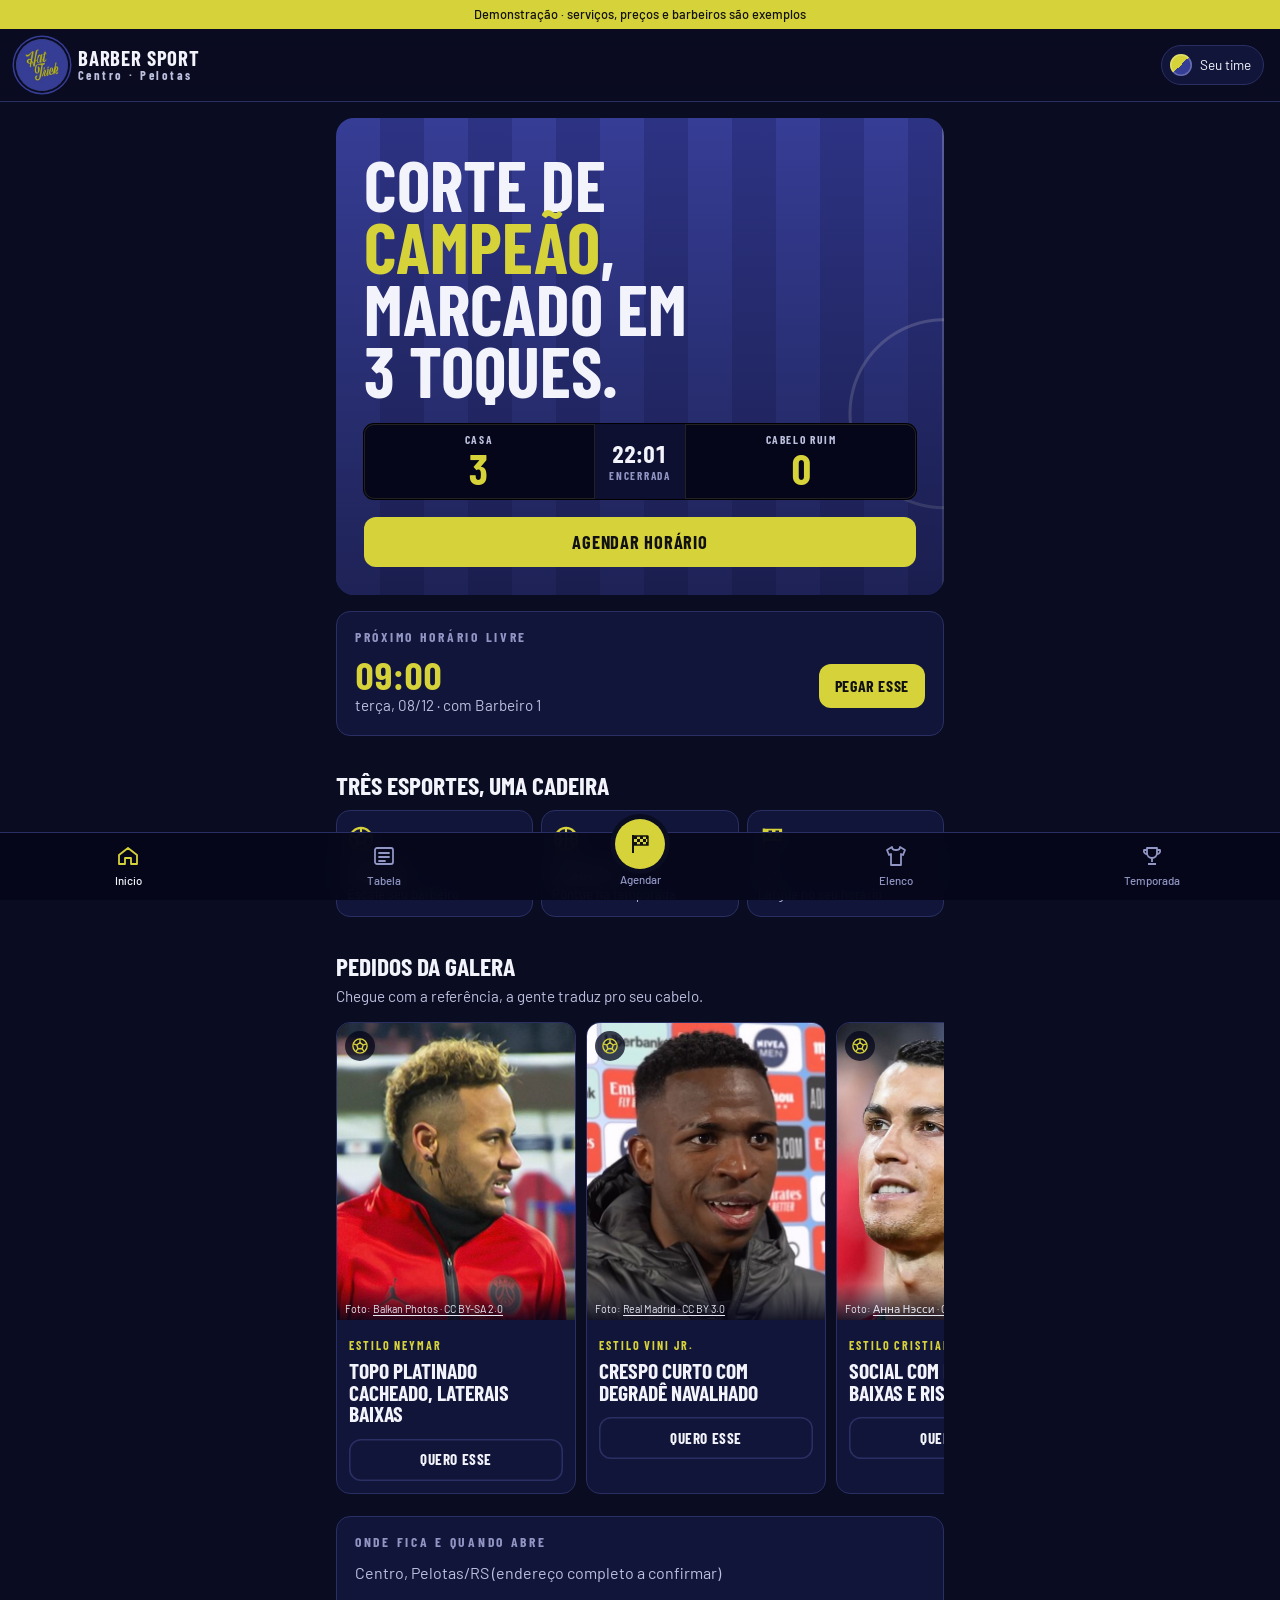
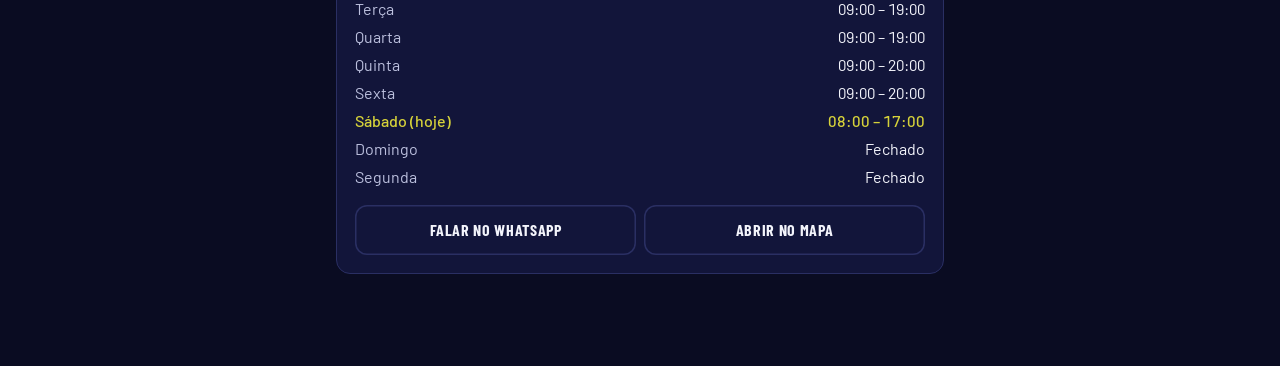
==== commit 2a7e9986: "Painel do barbeiro: agenda do dia, resumo e registro de horários por WhatsApp/telefone/balcão" ====
--- a/index.html
+++ b/index.html
@@ -11,7 +11,7 @@
   <link rel="apple-touch-icon" href="img/icone-192.png">
   <meta name="apple-mobile-web-app-capable" content="yes">
   <meta name="apple-mobile-web-app-status-bar-style" content="black-translucent">
-  <link rel="stylesheet" href="css/app.css?v=2">
+  <link rel="stylesheet" href="css/app.css?v=3">
 </head>
 <body>
   <a class="pular" href="#conteudo">Pular para o conteúdo</a>
@@ -97,7 +97,7 @@
       <div id="temporada"></div>
       <h2 class="secao-titulo">Próximos jogos</h2>
       <div id="meus-horarios"></div>
-      <p class="nota"><a href="privacidade.html">Privacidade e termos</a> · os dados ficam só neste aparelho.</p>
+      <p class="nota"><a href="privacidade.html">Privacidade e termos</a> · os dados ficam só neste aparelho · <a href="painel.html">Área do barbeiro</a></p>
     </section>
   </main>
 
@@ -138,8 +138,8 @@
     <symbol id="i-x" viewBox="0 0 24 24"><path d="M6 6l12 12M18 6 6 18" stroke="currentColor" stroke-width="2" stroke-linecap="round"/></symbol>
   </svg>
 
-  <script src="js/config.js?v=2"></script>
-  <script src="js/agenda.js?v=2"></script>
-  <script src="js/app.js?v=2"></script>
+  <script src="js/config.js?v=3"></script>
+  <script src="js/agenda.js?v=3"></script>
+  <script src="js/app.js?v=3"></script>
 </body>
 </html>
--- a/css/app.css
+++ b/css/app.css
@@ -47,7 +47,7 @@
   -webkit-tap-highlight-color: transparent;
 }
 img, svg { display: block; max-width: 100%; }
-button, input { font: inherit; color: inherit; }
+button, input, select { font: inherit; color: inherit; }
 a { color: inherit; }
 ul, ol { list-style: none; padding: 0; }
 [tabindex="-1"]:focus { outline: none; }
